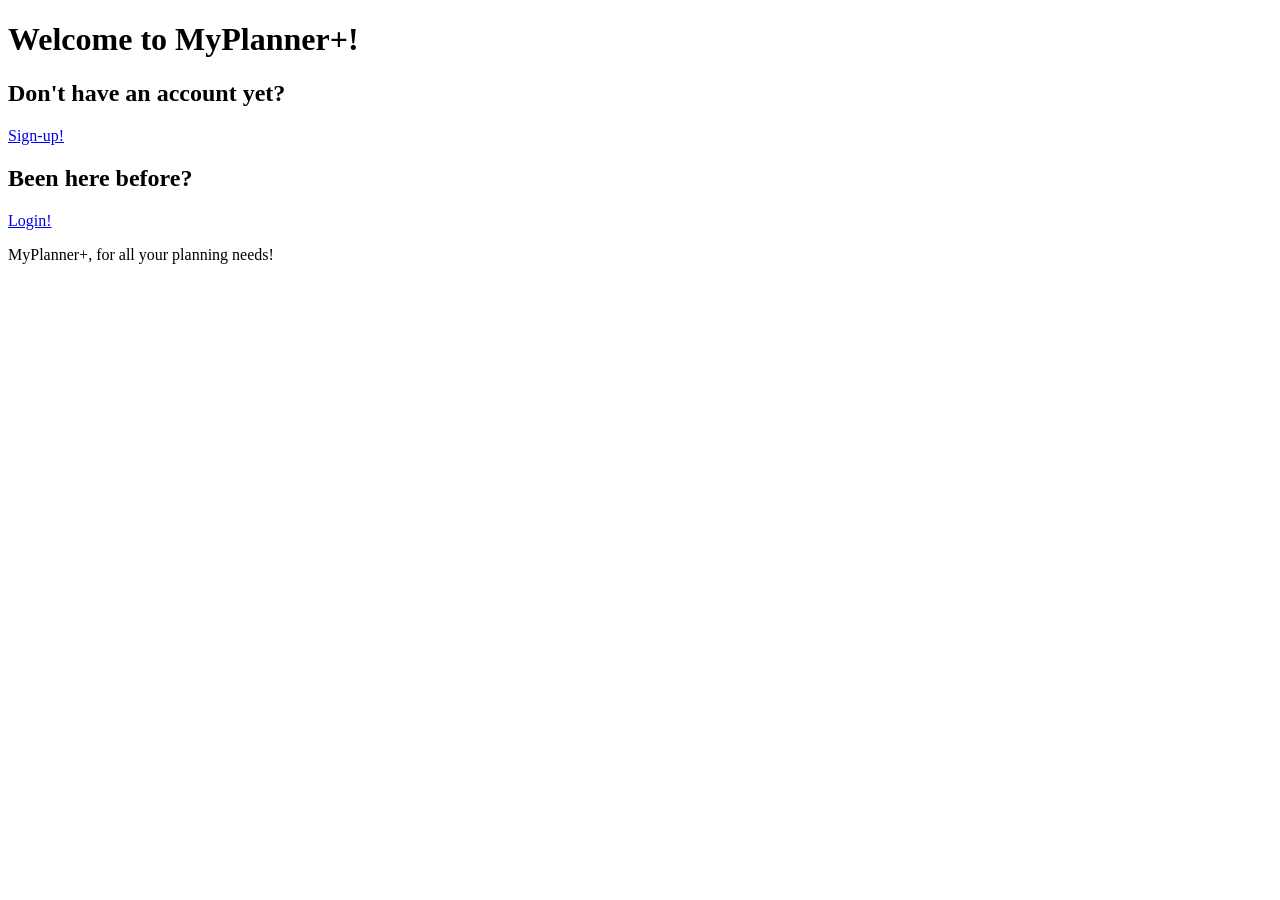
==== index.html @ 38b08240 "Rename Landing Page/landingPage.html to index.html" ====
<!DOCTYPE html>
<html lang="en">
<head>
    <meta charset="utf-8">
    <meta name="author" content="Group 4">
    <meta name="description" content="Landing page for MyPlanner+">
    <title>MyPlanner+</title>
    <link rel="stylesheet" href="style.css">
</head>
<body>
    <header>
        <h1>Welcome to MyPlanner+!</h1>
    </header>

    <section>
        <h2>Don't have an account yet?</h2>
        <a href="signup.html">Sign-up!</a>
    </section>

    <section>
        <h2>Been here before?</h2>
        <a href="login.html">Login!</a>
    </section>

    <footer>
        <p>MyPlanner+, for all your planning needs!</p>
    </footer>
</body>
</html>
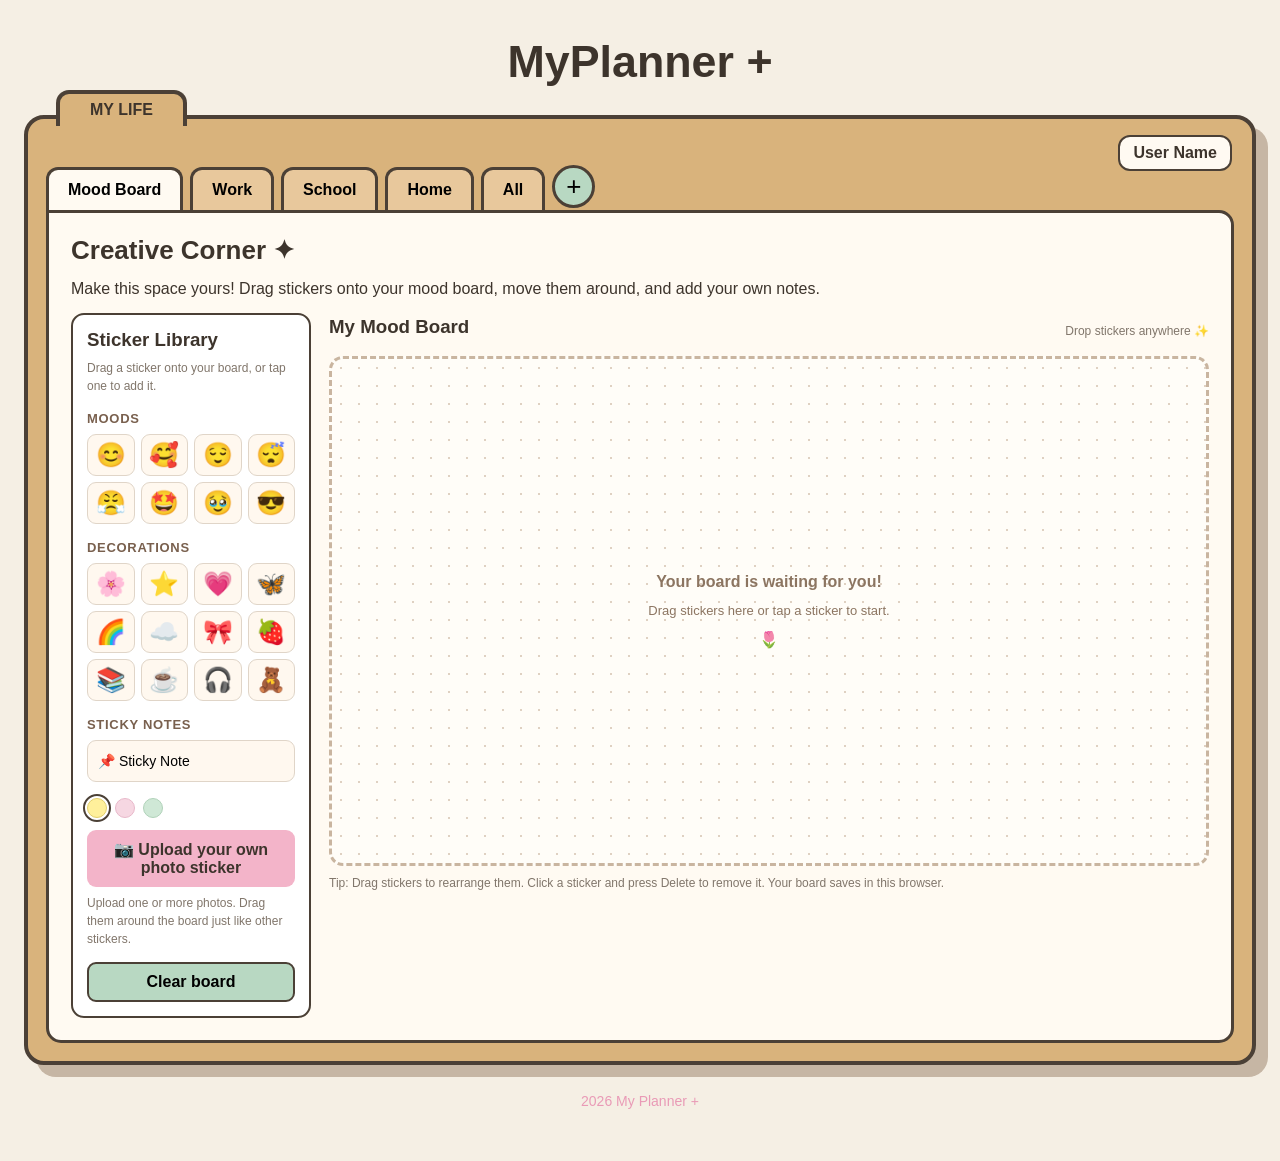
==== commit 6159a5ab: "Rename MyPlannerPlus.html to index.html" ====
--- a/index.html
+++ b/index.html
@@ -1,29 +1,401 @@
 <!DOCTYPE html>
 <html lang="en">
-<head>
-    <meta charset="utf-8">
-    <meta name="author" content="Group 4">
-    <meta name="description" content="Landing page for MyPlanner+">
-    <title>MyPlanner+</title>
-    <link rel="stylesheet" href="style.css">
-</head>
-<body>
-    <header>
-        <h1>Welcome to MyPlanner+!</h1>
-    </header>
+  <head>
+    <meta charset="utf-8"/>
+    <meta content="width=device-width, initial-scale=1.0" name="viewport"/>
+    <title>
+      MyPlanner+
+    </title>
+    <link href="css/planner.css" rel="stylesheet"/>
+    <script defer="" src="js/planner.js">
+    </script>
+  </head>
+  <body>
+    <div class="app">
+      <h1 class="top-title">
+        MyPlanner +
+      </h1>
+      <div class="planner-folder">
+        <div class="folder-label">
+          MY LIFE
+        </div>
+        <div class="user-name">
+          User Name
+        </div>
+        <nav class="tabs" id="tabs">
+          <button class="tab active" data-category="creative">
+            Mood Board
+          </button>
+          <button class="tab" data-category="work">
+            Work
+          </button>
+          <button class="tab" data-category="school">
+            School
+          </button>
+          <button class="tab" data-category="home">
+            Home
+          </button>
+          <button class="tab" data-category="all">
+            All
+          </button>
+          <button aria-label="Add folder" class="add-tab" id="addFolderBtn">
+            +
+          </button>
+        </nav>
+        <main class="folder-content">
+          <section id="creativePage">
+            <h2 class="section-title">
+              Creative Corner ✦
+            </h2>
+            <p class="creative-description">
+              Make this space yours! Drag stickers onto your mood board, move them around, and add your own notes.
+            </p>
+            <div class="mood-layout">
+              <aside class="sticker-library panel">
+                <h3>
+                  Sticker Library
+                </h3>
+                <p class="library-hint">
+                  Drag a sticker onto your board, or tap one to add it.
+                </p>
+                <div class="sticker-category">
+                  <h4>
+                    Moods
+                  </h4>
+                  <div class="sticker-options">
+                    <button class="sticker-option" data-sticker="😊" draggable="true" title="Happy">
+                      😊
+                    </button>
+                    <button class="sticker-option" data-sticker="🥰" draggable="true" title="Loved">
+                      🥰
+                    </button>
+                    <button class="sticker-option" data-sticker="😌" draggable="true" title="Calm">
+                      😌
+                    </button>
+                    <button class="sticker-option" data-sticker="😴" draggable="true" title="Tired">
+                      😴
+                    </button>
+                    <button class="sticker-option" data-sticker="😤" draggable="true" title="Stressed">
+                      😤
+                    </button>
+                    <button class="sticker-option" data-sticker="🤩" draggable="true" title="Excited">
+                      🤩
+                    </button>
+                    <button class="sticker-option" data-sticker="🥹" draggable="true" title="Emotional">
+                      🥹
+                    </button>
+                    <button class="sticker-option" data-sticker="😎" draggable="true" title="Confident">
+                      😎
+                    </button>
+                  </div>
+                </div>
+                <div class="sticker-category">
+                  <h4>
+                    Decorations
+                  </h4>
+                  <div class="sticker-options">
+                    <button class="sticker-option" data-sticker="🌸" draggable="true">
+                      🌸
+                    </button>
+                    <button class="sticker-option" data-sticker="⭐" draggable="true">
+                      ⭐
+                    </button>
+                    <button class="sticker-option" data-sticker="💗" draggable="true">
+                      💗
+                    </button>
+                    <button class="sticker-option" data-sticker="🦋" draggable="true">
+                      🦋
+                    </button>
+                    <button class="sticker-option" data-sticker="🌈" draggable="true">
+                      🌈
+                    </button>
+                    <button class="sticker-option" data-sticker="☁️" draggable="true">
+                      ☁️
+                    </button>
+                    <button class="sticker-option" data-sticker="🎀" draggable="true">
+                      🎀
+                    </button>
+                    <button class="sticker-option" data-sticker="🍓" draggable="true">
+                      🍓
+                    </button>
+                    <button class="sticker-option" data-sticker="📚" draggable="true">
+                      📚
+                    </button>
+                    <button class="sticker-option" data-sticker="☕" draggable="true">
+                      ☕
+                    </button>
+                    <button class="sticker-option" data-sticker="🎧" draggable="true">
+                      🎧
+                    </button>
+                    <button class="sticker-option" data-sticker="🧸" draggable="true">
+                      🧸
+                    </button>
+                  </div>
+                </div>
+                <div class="sticker-category">
+                  <h4>
+                    Sticky Notes
+                  </h4>
+                  <div class="sticker-options note-options">
+                    <!-- One single sticker option -->
+                    <button class="sticker-option note-sticker" data-color="default" data-sticker="📌" draggable="true" id="mainNoteSticker">
+                      📌 Sticky Note
+                    </button>
+                    <!-- Color choices to apply to the sticker -->
+                    <div class="color-picker-container note-color-picker">
+                      <button aria-label="Select default note color" aria-pressed="true" class="note-color-option default" data-note-color="default" title="Yellow Default" type="button">
+                      </button>
+                      <button aria-label="Select reminder note color" aria-pressed="false" class="note-color-option reminder" data-note-color="reminder" title="Pink Reminder" type="button">
+                      </button>
+                      <button aria-label="Select idea note color" aria-pressed="false" class="note-color-option idea" data-note-color="idea" title="Green Idea" type="button">
+                      </button>
+                    </div>
+                  </div>
+                </div>
+                <div class="mood-upload-tools">
+                  <label for="moodBoardPhotoUpload">
+                    📷 Upload your own photo sticker
+                  </label>
+                  <input accept="image/*" id="moodBoardPhotoUpload" multiple="" type="file"/>
+                  <p class="library-hint">
+                    Upload one or more photos. Drag them around the board just like other stickers.
+                  </p>
+                </div>
+                <button class="primary-button clear-mood-board-button" id="clearMoodBoard" type="button">
+                  Clear board
+                </button>
+              </aside>
+              <div class="mood-board-wrap">
+                <div class="mood-board-heading">
+                  <h3>
+                    My Mood Board
+                  </h3>
+                  <span class="board-tip">
+                    Drop stickers anywhere ✨
+                  </span>
+                </div>
+                <div aria-label="Your personal mood board" class="mood-board" id="moodBoard">
+                  <div class="board-empty" id="boardEmpty">
+                    Your board is waiting for you!
+                    <br/>
+                    <span>
+                      Drag stickers here or tap a sticker to start.
+                    </span>
+                    🌷
+                  </div>
+                </div>
+                <p class="board-help">
+                  Tip: Drag stickers to rearrange them. Click a sticker and press Delete to remove it. Your board saves in this browser.
+                </p>
+              </div>
+            </div>
+          </section>
+          <section class="hidden" id="calendarPage">
+            <h2 class="section-title" id="calendarTitle">
+              Calendar
+            </h2>
+            <div class="calendar-toolbar">
+              <button class="toolbar-button" id="prevMonth">
+                ← Previous
+              </button>
+              <div class="month-heading" id="monthHeading">
+              </div>
+              <button class="toolbar-button" id="nextMonth">
+                Next →
+              </button>
+              <button class="secondary-button" id="todayBtn">
+                Today
+              </button>
+            </div>
+            <div class="calendar-wrapper">
+              <div class="calendar">
+                <div class="calendar-header">
+                  <div>
+                    MON
+                  </div>
+                  <div>
+                    TUE
+                  </div>
+                  <div>
+                    WED
+                  </div>
+                  <div>
+                    THU
+                  </div>
+                  <div>
+                    FRI
+                  </div>
+                  <div>
+                    SAT
+                  </div>
+                  <div>
+                    SUN
+                  </div>
+                </div>
+                <div class="calendar-grid" id="calendarGrid">
+                </div>
+              </div>
+            </div>
+            <div class="details-toggle-row">
+              <button aria-controls="calendarDetails" aria-expanded="false" class="details-toggle" id="toggleCalendarDetails" type="button">
+                ✏️ Show planner details
+              </button>
+            </div>
+            <div class="calendar-details hidden" id="calendarDetails">
+              <div class="below-calendar">
+                <section class="panel">
+                  <h3>
+                    📅 Events
+                  </h3>
+                  <div class="selected-date-title" id="selectedDateTitle">
+                  </div>
+                  <div id="eventList">
+                  </div>
+                  <button class="primary-button add-event-button" id="addEventBtn">
+                    + Add event to this date
+                  </button>
+                </section>
+                <section class="panel">
+                  <h3>
+                    ✏️ To-Do List
+                  </h3>
+                  <form class="todo-form" id="todoForm">
+                    <input aria-label="New task" id="todoInput" maxlength="160" placeholder="Add a task..." type="text"/>
+                    <button type="submit">
+                      +
+                    </button>
+                  </form>
+                  <div id="todoList">
+                  </div>
+                </section>
+                <section class="panel work-week-panel" id="workWeekPanel">
+                  <h3>
+                    🗓️ This Week's To-Dos
+                  </h3>
+                  <p class="empty-note">
+                    All calendar events for this week appear here, including Work, School, Home, and Other.
+                  </p>
+                  <div class="selected-date-title" id="workWeekRange">
+                  </div>
+                  <div id="workWeekTodoList">
+                  </div>
+                </section>
+              </div>
+              <section class="compact-creative">
+                <div class="compact-creative-head">
+                  <h3>
+                    ✨ A Little Creative Corner
+                  </h3>
+                  <span class="board-tip">
+                    Decorate the selected calendar date with stickers or your own photos
+                  </span>
+                </div>
+                <div class="selected-date-title" id="creativeStickerDate">
+                </div>
+                <div aria-label="Add decorations to selected calendar date" class="calendar-sticker-tools">
+                  <button aria-label="Add flower sticker" data-calendar-sticker="🌸" type="button">
+                    🌸
+                  </button>
+                  <button aria-label="Add star sticker" data-calendar-sticker="⭐" type="button">
+                    ⭐
+                  </button>
+                  <button aria-label="Add heart sticker" data-calendar-sticker="💗" type="button">
+                    💗
+                  </button>
+                  <button aria-label="Add butterfly sticker" data-calendar-sticker="🦋" type="button">
+                    🦋
+                  </button>
+                  <button aria-label="Add cloud sticker" data-calendar-sticker="☁️" type="button">
+                    ☁️
+                  </button>
+                  <button aria-label="Add bow sticker" data-calendar-sticker="🎀" type="button">
+                    🎀
+                  </button>
+                  <label for="calendarStickerUpload">
+                    📷 Upload photo sticker
+                  </label>
+                  <input accept="image/*" id="calendarStickerUpload" type="file"/>
+                  <button class="secondary-button clear-calendar-stickers-button" id="clearCalendarStickers" type="button">
+                    Clear this date
+                  </button>
+                </div>
+                <p class="calendar-sticker-note">
+                  Choose a day on the calendar first. Tap a sticker below to remove it from that day. Uploaded photos are saved in this browser.
+                </p>
+                <div aria-label="Stickers on selected date" class="calendar-sticker-preview" id="calendarStickerPreview">
+                </div>
+              </section>
+            </div>
+          </section>
+        </main>
+      </div>
+    </div>
+    <footer class="footer">
+      2026 My Planner +
+    </footer>
+    <div aria-labelledby="eventModalTitle" aria-modal="true" class="modal" id="eventModal" role="dialog">
+      <form class="modal-box" id="eventForm">
+        <h2 id="eventModalTitle">
+          Add calendar event
+        </h2>
+        <label for="eventName">
+          Event name
+        </label>
+        <input id="eventName" maxlength="120" placeholder="e.g. Club meeting" required=""/>
+        <label for="eventDate">
+          Date
+        </label>
+        <input id="eventDate" required="" type="date"/>
+        <label for="eventTime">
+          Time (optional)
+        </label>
+        <input id="eventTime" type="time"/>
+        <label for="eventCategory">
+          Category
+        </label>
+        <select id="eventCategory">
+          <option value="work">
+            Work
+          </option>
+          <option value="school">
+            School
+          </option>
+          <option value="home">
+            Home
+          </option>
+          <option value="other">
+            Other
+          </option>
+        </select>
+        <div class="modal-actions">
+          <button class="secondary-button" id="cancelEvent" type="button">
+            Cancel
+          </button>
+          <button class="primary-button" type="submit">
+            Save event
+          </button>
+        </div>
+      </form>
+    </div>
+    <div aria-labelledby="folderModalTitle" aria-modal="true" class="modal" id="folderModal" role="dialog">
+      <form class="modal-box" id="folderForm">
+        <h2 id="folderModalTitle">
+          Create folder
+        </h2>
+        <label for="folderName">
+          Folder name
+        </label>
+        <input id="folderName" maxlength="25" placeholder="e.g. Fitness, Travel" required=""/>
+        <div class="modal-actions">
+          <button class="secondary-button" id="cancelFolder" type="button">
+            Cancel
+          </button>
+          <button class="primary-button" type="submit">
+            Create
+          </button>
+        </div>
+      </form>
+    </div>
+  </body>
+</html>
 
-    <section>
-        <h2>Don't have an account yet?</h2>
-        <a href="signup.html">Sign-up!</a>
-    </section>
-
-    <section>
-        <h2>Been here before?</h2>
-        <a href="login.html">Login!</a>
-    </section>
-
-    <footer>
-        <p>MyPlanner+, for all your planning needs!</p>
-    </footer>
-</body>
-</html>
--- a/css/planner.css
+++ b/css/planner.css
@@ -0,0 +1,947 @@
+* {
+  box-sizing: border-box;
+  margin: 0;
+  padding: 0;
+}
+
+:root {
+  --cream: #f5efe4;
+  --paper: #fffaf2;
+  --brown: #4b4036;
+  --tan: #d9b37c;
+  --pink: #f3b4c9;
+  --green: #b8d8c2;
+  --blue: #b8d5ed;
+}
+
+body {
+  font-family: "Trebuchet MS",Arial,sans-serif;
+  background: var(--cream);
+  color: #3d342c;
+  padding: 24px;
+}
+
+button,input,select {
+  font: inherit;
+}
+
+button {
+  cursor: pointer;
+}
+
+.app {
+  max-width: 1400px;
+  margin: auto;
+  min-height: 90vh;
+}
+
+.top-title {
+  text-align: center;
+  font-size: clamp(2rem,4vw,2.8rem);
+  margin: 12px 0 28px;
+}
+
+.planner-folder {
+  max-width: 1250px;
+  margin: auto;
+  background: var(--tan);
+  border: 4px solid var(--brown);
+  border-radius: 20px;
+  padding: 18px;
+  box-shadow: 12px 12px 0 #c6b6a4;
+  position: relative;
+}
+
+.folder-label {
+  position: absolute;
+  top: -29px;
+  left: 28px;
+  background: var(--tan);
+  border: 4px solid var(--brown);
+  border-bottom: 0;
+  padding: 7px 30px;
+  border-radius: 13px 13px 0 0;
+  font-weight: bold;
+}
+
+.user-name {
+  position: absolute;
+  top: 16px;
+  right: 20px;
+  background: var(--paper);
+  padding: 7px 13px;
+  border: 2px solid var(--brown);
+  border-radius: 12px;
+  font-weight: bold;
+}
+
+.tabs {
+  display: flex;
+  align-items: flex-end;
+  gap: 7px;
+  flex-wrap: wrap;
+  margin-top: 28px;
+  padding-right: 130px;
+}
+
+.tab {
+  padding: 11px 19px;
+  background: #e8c89c;
+  border: 3px solid var(--brown);
+  border-bottom: 0;
+  border-radius: 12px 12px 0 0;
+  font-weight: bold;
+}
+
+.tab.active {
+  background: var(--paper);
+}
+
+.add-tab {
+  width: 43px;
+  height: 43px;
+  border: 3px solid var(--brown);
+  border-radius: 50%;
+  background: var(--green);
+  font-size: 26px;
+  margin-bottom: 2px;
+}
+
+.folder-content {
+  background: var(--paper);
+  border: 3px solid var(--brown);
+  min-height: 600px;
+  border-radius: 0 15px 15px 15px;
+  padding: 22px;
+  position: relative;
+}
+
+.section-title {
+  font-size: 26px;
+  margin-bottom: 14px;
+}
+
+.hidden {
+  display: none !important;
+}
+
+.calendar-toolbar {
+  display: flex;
+  align-items: center;
+  justify-content: space-between;
+  gap: 12px;
+  flex-wrap: wrap;
+  margin: 12px 0 18px;
+}
+
+.month-heading {
+  font-size: 23px;
+  font-weight: bold;
+  text-align: center;
+  flex: 1;
+}
+
+.toolbar-button,.primary-button,.secondary-button {
+  border: 2px solid var(--brown);
+  border-radius: 9px;
+  padding: 9px 14px;
+  background: var(--green);
+  font-weight: bold;
+}
+
+.secondary-button {
+  background: #f2d8df;
+}
+
+.calendar-wrapper {
+  overflow-x: auto;
+}
+
+.calendar {
+  min-width: 690px;
+  border: 3px solid var(--brown);
+  border-radius: 12px;
+  overflow: hidden;
+}
+
+.calendar-header,.calendar-grid {
+  display: grid;
+  grid-template-columns: repeat(7,minmax(0,1fr));
+}
+
+.calendar-header {
+  background: var(--tan);
+  font-weight: bold;
+  text-align: center;
+}
+
+.calendar-header div {
+  padding: 11px 4px;
+  border-right: 1px solid var(--brown);
+}
+
+.day {
+  min-height: 112px;
+  border-right: 1px solid #cfc3b6;
+  border-top: 1px solid #cfc3b6;
+  padding: 7px;
+  background: #fffdf8;
+  cursor: pointer;
+  overflow: hidden;
+}
+
+.day:hover {
+  background: #fff1d9;
+}
+
+.day.outside {
+  background: #f0e9df;
+  color: #a69b8e;
+}
+
+.day.today {
+  outline: 3px solid #b8d8c2;
+  outline-offset: -3px;
+}
+
+.day-number {
+  font-weight: bold;
+  margin-bottom: 6px;
+}
+
+.day-decorations {
+  display: flex;
+  flex-wrap: wrap;
+  gap: 2px;
+  margin-top: 4px;
+  align-items: center;
+}
+
+.calendar-deco-emoji {
+  font-size: 15px;
+  line-height: 1.15;
+}
+
+.calendar-deco-photo {
+  width: 25px;
+  height: 25px;
+  object-fit: cover;
+  border: 1px solid #fff;
+  border-radius: 5px;
+  box-shadow: 0 1px 3px #0002;
+}
+
+.event-chip {
+  display: block;
+  font-size: 11px;
+  padding: 4px 5px;
+  margin-top: 4px;
+  border-radius: 5px;
+  background: var(--pink);
+  overflow: hidden;
+  text-overflow: ellipsis;
+  white-space: nowrap;
+}
+
+.event-chip.work {
+  background: var(--green);
+}
+
+.event-chip.school {
+  background: var(--blue);
+}
+
+.event-chip.home {
+  background: #f2d58b;
+}
+
+.event-chip.other {
+  background: #cdb9e8;
+}
+
+.details-toggle-row {
+  display: flex;
+  justify-content: flex-end;
+  margin-top: 18px;
+}
+
+.details-toggle {
+  border: 2px solid var(--brown);
+  border-radius: 10px;
+  padding: 10px 15px;
+  background: var(--pink);
+  font-weight: bold;
+}
+
+.calendar-details {
+  margin-top: 12px;
+}
+
+.below-calendar {
+  display: grid;
+  grid-template-columns: repeat(2,minmax(0,1fr));
+  gap: 18px;
+  margin-top: 0;
+}
+
+.compact-creative {
+  margin-top: 18px;
+  border: 2px solid var(--brown);
+  border-radius: 12px;
+  padding: 14px;
+  background: #fff8ef;
+}
+
+.compact-creative-head {
+  display: flex;
+  align-items: center;
+  justify-content: space-between;
+  gap: 8px;
+  flex-wrap: wrap;
+  margin-bottom: 10px;
+}
+
+.compact-creative-head h3 {
+  font-size: 18px;
+}
+
+.mini-board {
+  min-height: 78px;
+  display: flex;
+  flex-wrap: wrap;
+  align-items: center;
+  gap: 8px;
+  padding: 10px;
+  border: 2px dashed #c9b5a0;
+  border-radius: 10px;
+  background: #fffdf8;
+}
+
+.mini-board-item {
+  border: 0;
+  border-radius: 8px;
+  padding: 5px 8px;
+  background: #f7e3ed;
+  font-size: 24px;
+  cursor: pointer;
+}
+
+.mini-board-item:nth-child(3n+2) {
+  background: #d9eddf;
+}
+
+.mini-board-item:nth-child(3n) {
+  background: #e0eafa;
+}
+
+.mini-board-empty {
+  font-size: 13px;
+  color: #81766b;
+}
+
+.mini-sticker-tools {
+  display: flex;
+  gap: 6px;
+  flex-wrap: wrap;
+  margin-top: 9px;
+}
+
+.mini-sticker-tools button {
+  border: 1px solid #cfc3b6;
+  background: #fff;
+  border-radius: 8px;
+  padding: 5px 9px;
+  font-size: 19px;
+}
+
+.calendar-sticker-tools {
+  display: flex;
+  align-items: center;
+  gap: 7px;
+  flex-wrap: wrap;
+  margin: 10px 0;
+}
+
+.calendar-sticker-tools button,.calendar-sticker-tools label {
+  border: 1px solid #cfc3b6;
+  background: #fff;
+  border-radius: 8px;
+  padding: 7px 10px;
+  font-size: 17px;
+  cursor: pointer;
+}
+
+.calendar-sticker-tools input {
+  display: none;
+}
+
+.calendar-sticker-note {
+  font-size: 13px;
+  color: #81766b;
+  margin-top: 7px;
+}
+
+.calendar-sticker-preview {
+  display: flex;
+  gap: 7px;
+  flex-wrap: wrap;
+  align-items: center;
+}
+
+.calendar-sticker-preview .calendar-deco-photo {
+  width: 44px;
+  height: 44px;
+}
+
+.calendar-sticker-preview .calendar-deco-emoji {
+  font-size: 26px;
+  cursor: pointer;
+  border: 1px solid #e5d8c9;
+  border-radius: 8px;
+  padding: 3px 6px;
+  background: #fff;
+}
+
+.calendar-sticker-preview button {
+  border: 0;
+  background: transparent;
+}
+
+.panel {
+  border: 2px solid var(--brown);
+  border-radius: 12px;
+  padding: 15px;
+  background: #fff;
+}
+
+.panel h3 {
+  margin-bottom: 12px;
+}
+
+.selected-date-title {
+  font-size: 18px;
+  font-weight: bold;
+  margin-bottom: 10px;
+}
+
+.event-row,.todo-item {
+  display: flex;
+  align-items: center;
+  gap: 8px;
+  justify-content: space-between;
+  background: #f5e6b8;
+  padding: 8px;
+  border-radius: 7px;
+  margin-top: 7px;
+}
+
+.event-row small {
+  display: block;
+  opacity: .75;
+}
+
+.delete-button {
+  border: 0;
+  background: transparent;
+  color: #8b3434;
+  font-size: 18px;
+  padding: 2px 6px;
+}
+
+.todo-form {
+  display: flex;
+  gap: 7px;
+}
+
+.todo-form input,.modal-box input,.modal-box select {
+  width: 100%;
+  min-width: 0;
+  padding: 10px;
+  border: 2px solid #c7bcb0;
+  border-radius: 8px;
+  background: white;
+}
+
+.todo-form button {
+  padding: 8px 12px;
+  border: 0;
+  background: var(--green);
+  border-radius: 8px;
+}
+
+.todo-item label {
+  display: flex;
+  align-items: center;
+  gap: 8px;
+  overflow-wrap: anywhere;
+}
+
+.todo-item.done label span {
+  text-decoration: line-through;
+  opacity: .55;
+}
+
+.empty-note {
+  color: #81766b;
+  font-size: 14px;
+  padding: 8px 0;
+}
+
+.creative {
+  display: grid;
+  grid-template-columns: repeat(4,minmax(0,1fr));
+  gap: 15px;
+  height: 430px;
+}
+
+.photo {
+  border: 4px solid white;
+  box-shadow: 3px 4px 8px #aaa;
+  display: flex;
+  align-items: center;
+  justify-content: center;
+  font-size: 42px;
+  border-radius: 3px;
+}
+
+.photo:nth-child(1) {
+  background: #f5b5c8;
+}
+
+.photo:nth-child(2) {
+  background: #b8d8c2;
+}
+
+.photo:nth-child(3) {
+  background: #b9d5f0;
+}
+
+.photo:nth-child(4) {
+  background: #f2d58b;
+}
+
+.photo:nth-child(5) {
+  background: #cdb9e8;
+}
+
+.photo:nth-child(6) {
+  background: #f2b48e;
+}
+
+.photo:nth-child(7) {
+  background: #a9d9d0;
+}
+
+.photo:nth-child(8) {
+  background: #e9c4d8;
+}
+
+.modal {
+  display: none;
+  position: fixed;
+  inset: 0;
+  background: #0006;
+  align-items: center;
+  justify-content: center;
+  z-index: 20;
+  padding: 15px;
+}
+
+.modal.open {
+  display: flex;
+}
+
+.modal-box {
+  background: var(--paper);
+  padding: 24px;
+  border-radius: 17px;
+  border: 3px solid var(--brown);
+  width: min(430px,100%);
+  box-shadow: 0 12px 40px #0003;
+}
+
+.modal-box h2 {
+  margin-bottom: 15px;
+}
+
+.modal-box label {
+  display: block;
+  font-size: 14px;
+  font-weight: bold;
+  margin: 12px 0 5px;
+}
+
+.modal-actions {
+  display: flex;
+  gap: 8px;
+  justify-content: flex-end;
+  margin-top: 18px;
+}
+
+.footer {
+  text-align: center;
+  color: #e99ab6;
+  padding: 28px 10px;
+  font-size: 14px;
+}
+
+.mood-layout {
+  display: grid;
+  grid-template-columns: 240px minmax(0,1fr);
+  gap: 18px;
+  align-items: start;
+}
+
+.sticker-library {
+  background: #fff;
+  border: 2px solid var(--brown);
+  border-radius: 13px;
+  padding: 14px;
+}
+
+.sticker-library h3,.mood-board-heading h3 {
+  margin: 0 0 8px;
+}
+
+.library-hint,.board-help {
+  font-size: 12px;
+  color: #81766b;
+  line-height: 1.5;
+}
+
+.sticker-category {
+  margin-top: 16px;
+}
+
+.sticker-category h4 {
+  font-size: 13px;
+  text-transform: uppercase;
+  letter-spacing: .7px;
+  margin-bottom: 8px;
+  color: #79604e;
+}
+
+.sticker-options {
+  display: grid;
+  grid-template-columns: repeat(4,minmax(0,1fr));
+  gap: 6px;
+}
+
+.sticker-option {
+  min-width: 0;
+  min-height: 42px;
+  border: 1px solid #e0d5c8;
+  border-radius: 9px;
+  background: #fff8ef;
+  font-size: 24px;
+  display: flex;
+  align-items: center;
+  justify-content: center;
+  transition: transform .12s,background .12s;
+}
+
+.sticker-option:hover {
+  transform: translateY(-2px);
+  background: #f9e4ec;
+}
+
+.note-options {
+  grid-template-columns: 1fr;
+}
+
+.note-sticker {
+  font-size: 14px;
+  gap: 6px;
+  justify-content: flex-start;
+  padding: 7px 10px;
+}
+
+.mood-board-wrap {
+  min-width: 0;
+}
+
+.mood-board-heading {
+  display: flex;
+  align-items: center;
+  justify-content: space-between;
+  gap: 10px;
+  flex-wrap: wrap;
+  margin: 3px 0 10px;
+}
+
+.board-tip {
+  font-size: 12px;
+  color: #81766b;
+}
+
+.mood-board {
+  position: relative;
+  min-height: 510px;
+  overflow: hidden;
+  border: 3px dashed #c9b5a0;
+  border-radius: 14px;
+  background-color: #fffdf8;
+  background-image: radial-gradient(#dfd1c2 1px,transparent 1px);
+  background-size: 18px 18px;
+}
+
+.board-empty {
+  position: absolute;
+  inset: 0;
+  display: flex;
+  flex-direction: column;
+  align-items: center;
+  justify-content: center;
+  text-align: center;
+  color: #8c7561;
+  font-weight: bold;
+  line-height: 2;
+  padding: 20px;
+  pointer-events: none;
+}
+
+.board-empty span {
+  font-size: 13px;
+  font-weight: normal;
+}
+
+.board-sticker {
+  position: absolute;
+  display: flex;
+  align-items: center;
+  justify-content: center;
+  min-width: 44px;
+  min-height: 44px;
+  padding: 5px;
+  border: 1px solid transparent;
+  border-radius: 8px;
+  background: transparent;
+  font-size: 35px;
+  cursor: grab;
+  user-select: none;
+  touch-action: none;
+  z-index: 1;
+}
+
+.board-sticker:active {
+  cursor: grabbing;
+}
+
+.board-sticker.selected {
+  border: 1px dashed #9b7b60;
+  background: #fff9e8aa;
+}
+
+/* Base Style (Default Yellow) */
+.board-sticker.note {
+  width: 116px;
+  min-height: 100px;
+  white-space: pre-wrap;
+  overflow-wrap: anywhere;
+  align-items: flex-start;
+  justify-content: flex-start;
+  text-align: left;
+  padding: 10px;
+  font-size: 24px;
+  background: #fff09b;
+  border: 1px solid #e2cf6d;
+  box-shadow: 2px 4px 7px #0002;
+}
+
+/* Color Modifier Classes */
+.board-sticker.note.reminder {
+  background: #f6d7e2;
+  border-color: #e8b8ca;
+}
+
+.board-sticker.note.idea {
+  background: #cfe8d6;
+  border-color: #b0d2b9;
+}
+
+.board-sticker.note textarea {
+  width: 100%;
+  height: 65px;
+  resize: none;
+  border: 0;
+  outline: 0;
+  background: transparent;
+  font: 13px "Trebuchet MS",Arial,sans-serif;
+  color: #3d342c;
+}
+
+.board-sticker.photo-sticker {
+  width: 100px;
+  height: 120px;
+  min-width: 60px;
+  min-height: 60px;
+  padding: 5px;
+  background: #fff;
+  border: 4px solid #fff;
+  box-shadow: 2px 4px 9px #0003;
+  border-radius: 3px;
+}
+
+.board-sticker.photo-sticker img {
+  display: block;
+  width: 100%;
+  height: 100%;
+  object-fit: cover;
+  pointer-events: none;
+}
+
+.mood-upload-tools {
+  display: grid;
+  gap: 7px;
+  margin-top: 12px;
+}
+
+.mood-upload-tools label {
+  display: block;
+  text-align: center;
+  cursor: pointer;
+  border: 0;
+  border-radius: 9px;
+  padding: 10px;
+  background: var(--pink);
+  font-weight: bold;
+  color: #3d342c;
+}
+
+#moodBoardPhotoUpload {
+  display: none;
+}
+
+.board-help {
+  margin-top: 8px;
+}
+
+@media (max-width:760px) {
+  .mood-layout {
+    grid-template-columns: 1fr;
+  }
+  .sticker-options {
+    grid-template-columns: repeat(6,minmax(0,1fr));
+  }
+  .note-options {
+    grid-template-columns: repeat(3,minmax(0,1fr));
+  }
+  .note-sticker {
+    justify-content: center;
+    padding: 7px 4px;
+    font-size: 12px;
+  }
+  .mood-board {
+    min-height: 460px;
+  }
+  .sticker-library {
+    order: 2;
+  }
+  .mood-board-wrap {
+    order: 1;
+  }
+}
+
+@media (max-width:700px) {
+  body {
+    padding: 15px;
+  }
+  .planner-folder {
+    padding: 10px;
+  }
+  .user-name {
+    position: static;
+    display: table;
+    margin-left: auto;
+  }
+  .tabs {
+    padding-right: 0;
+    margin-top: 18px;
+  }
+  .tab {
+    padding: 9px 11px;
+    font-size: 14px;
+  }
+  .folder-content {
+    padding: 12px;
+  }
+  .below-calendar {
+    grid-template-columns: 1fr;
+  }
+  .details-toggle-row {
+    justify-content: stretch;
+  }
+  .details-toggle {
+    width: 100%;
+  }
+  .creative {
+    grid-template-columns: repeat(2,minmax(0,1fr));
+    height: 500px;
+  }
+  .day {
+    min-height: 82px;
+    padding: 4px;
+  }
+  .event-chip {
+    font-size: 10px;
+    padding: 3px;
+  }
+  .month-heading {
+    font-size: 19px;
+  }
+}
+
+/* Extracted element styles */
+.creative-description {
+  margin-bottom: 15px;
+}
+
+.note-color-picker {
+  margin-top: 10px;
+  display: flex;
+  gap: 8px;
+}
+
+.note-color-option {
+  width: 20px;
+  height: 20px;
+  border-radius: 50%;
+  cursor: pointer;
+}
+
+.note-color-option.default {
+  background: #fff09b;
+  border: 1px solid #e2cf6d;
+}
+
+.note-color-option.reminder {
+  background: #f6d7e2;
+  border: 1px solid #e8b8ca;
+}
+
+.note-color-option.idea {
+  background: #cfe8d6;
+  border: 1px solid #b0d2b9;
+}
+
+.note-color-option[aria-pressed="true"] {
+  outline: 2px solid var(--brown);
+  outline-offset: 2px;
+}
+
+.clear-mood-board-button {
+  width: 100%;
+  margin-top: 14px;
+}
+
+.add-event-button {
+  margin-top: 13px;
+}
+
+.work-week-panel {
+  grid-column: 1 / -1;
+}
+
+.clear-calendar-stickers-button {
+  font-size: 13px;
+}
